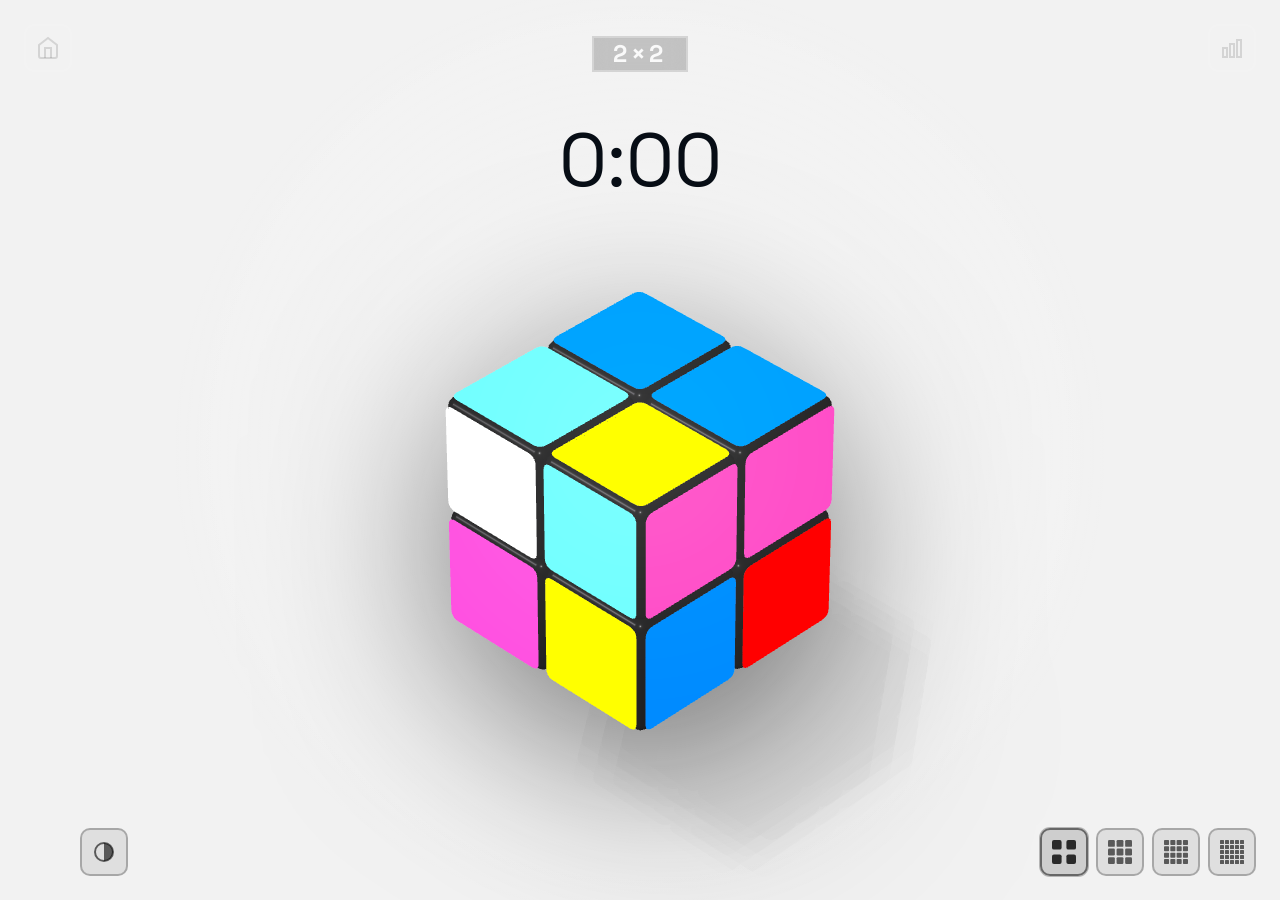
==== web/index.html @ 86dff135 "Release CUUUUBE Android 1.0.6 source Exported from private source 82dd754bd69c by fdroid/export-sour" ====
<!DOCTYPE html>
<html lang="en">

  <head>
    <meta charset="UTF-8">
    <title>CUUUUBE</title>
    <meta name="viewport" content="width=device-width,height=device-height,user-scalable=no,initial-scale=1.0,maximum-scale=1.0,minimum-scale=1.0,viewport-fit=cover">
    <meta name="description" content="*taps cube*">
    <!-- Fonts use the local system stack (Helvetica Neue / Inter fallbacks in style.css) for fully offline play. -->
    <link rel="stylesheet" href="./style.css?v=elegance-5">
  </head>
    
  <body>

<div class="ui">

  <div class="ui__background"></div>

  <div class="ui__game"></div>

  <div class="ui__texts">
    <h1 class="text text--title">
      <span>THE</span>
      <span>CUBE</span>
    </h1>
    <div class="text text--note">
      tap to begin
    </div>
    <div class="text text--timer">
      0:00
    </div>
    <div class="text text--complete">
      <span>Complete!</span>
    </div>
    <div class="text text--best-time">
      <span>Best Time!</span>
    </div>
    <div class="text text--level">
      <span class="level-indicator">2×2</span>
    </div>
    <div class="bottom-toolbar">
      <button class="size-btn size-btn--restart" aria-label="Scramble">
        <svg viewBox="0 0 24 24" fill="none" stroke="currentColor" stroke-width="2">
          <!-- Circular refresh arrow icon -->
          <path d="M1 4v6h6"/>
          <path d="M23 20v-6h-6"/>
          <path d="M20.49 9A9 9 0 0 0 5.64 5.64L1 10M23 14l-4.64 4.36A9 9 0 0 1 3.51 15"/>
        </svg>
      </button>
      <button class="size-btn size-btn--palette" aria-label="Change color theme">
        <svg viewBox="0 0 24 24" stroke-width="2">
          <!-- Color theme: half-filled contrast circle -->
          <circle cx="12" cy="12" r="9" fill="none"/>
          <path d="M12 3a9 9 0 0 1 0 18z" stroke="none"/>
        </svg>
      </button>
      <div class="toolbar-spacer"></div>
      <button class="size-btn" data-size="2" aria-label="2×2 cube">
        <svg viewBox="0 0 10 10"><rect x="0" y="0" width="4" height="4" rx="0.8"/><rect x="6" y="0" width="4" height="4" rx="0.8"/><rect x="0" y="6" width="4" height="4" rx="0.8"/><rect x="6" y="6" width="4" height="4" rx="0.8"/></svg>
      </button>
      <button class="size-btn" data-size="3" aria-label="3×3 cube">
        <svg viewBox="0 0 14 14"><rect x="0" y="0" width="4" height="4" rx="0.7"/><rect x="5" y="0" width="4" height="4" rx="0.7"/><rect x="10" y="0" width="4" height="4" rx="0.7"/><rect x="0" y="5" width="4" height="4" rx="0.7"/><rect x="5" y="5" width="4" height="4" rx="0.7"/><rect x="10" y="5" width="4" height="4" rx="0.7"/><rect x="0" y="10" width="4" height="4" rx="0.7"/><rect x="5" y="10" width="4" height="4" rx="0.7"/><rect x="10" y="10" width="4" height="4" rx="0.7"/></svg>
      </button>
      <button class="size-btn" data-size="4" aria-label="4×4 cube">
        <svg viewBox="0 0 19 19"><rect x="0" y="0" width="4" height="4" rx="0.6"/><rect x="5" y="0" width="4" height="4" rx="0.6"/><rect x="10" y="0" width="4" height="4" rx="0.6"/><rect x="15" y="0" width="4" height="4" rx="0.6"/><rect x="0" y="5" width="4" height="4" rx="0.6"/><rect x="5" y="5" width="4" height="4" rx="0.6"/><rect x="10" y="5" width="4" height="4" rx="0.6"/><rect x="15" y="5" width="4" height="4" rx="0.6"/><rect x="0" y="10" width="4" height="4" rx="0.6"/><rect x="5" y="10" width="4" height="4" rx="0.6"/><rect x="10" y="10" width="4" height="4" rx="0.6"/><rect x="15" y="10" width="4" height="4" rx="0.6"/><rect x="0" y="15" width="4" height="4" rx="0.6"/><rect x="5" y="15" width="4" height="4" rx="0.6"/><rect x="10" y="15" width="4" height="4" rx="0.6"/><rect x="15" y="15" width="4" height="4" rx="0.6"/></svg>
      </button>
      <button class="size-btn" data-size="5" aria-label="5×5 cube">
        <svg viewBox="0 0 24 24"><rect x="0" y="0" width="4" height="4" rx="0.5"/><rect x="5" y="0" width="4" height="4" rx="0.5"/><rect x="10" y="0" width="4" height="4" rx="0.5"/><rect x="15" y="0" width="4" height="4" rx="0.5"/><rect x="20" y="0" width="4" height="4" rx="0.5"/><rect x="0" y="5" width="4" height="4" rx="0.5"/><rect x="5" y="5" width="4" height="4" rx="0.5"/><rect x="10" y="5" width="4" height="4" rx="0.5"/><rect x="15" y="5" width="4" height="4" rx="0.5"/><rect x="20" y="5" width="4" height="4" rx="0.5"/><rect x="0" y="10" width="4" height="4" rx="0.5"/><rect x="5" y="10" width="4" height="4" rx="0.5"/><rect x="10" y="10" width="4" height="4" rx="0.5"/><rect x="15" y="10" width="4" height="4" rx="0.5"/><rect x="20" y="10" width="4" height="4" rx="0.5"/><rect x="0" y="15" width="4" height="4" rx="0.5"/><rect x="5" y="15" width="4" height="4" rx="0.5"/><rect x="10" y="15" width="4" height="4" rx="0.5"/><rect x="15" y="15" width="4" height="4" rx="0.5"/><rect x="20" y="15" width="4" height="4" rx="0.5"/><rect x="0" y="20" width="4" height="4" rx="0.5"/><rect x="5" y="20" width="4" height="4" rx="0.5"/><rect x="10" y="20" width="4" height="4" rx="0.5"/><rect x="15" y="20" width="4" height="4" rx="0.5"/><rect x="20" y="20" width="4" height="4" rx="0.5"/></svg>
      </button>
    </div>
  </div>

  <div class="ui__prefs" style="display:none !important;">
    <range name="size" title="Cube Size" list="2,3,4,5"></range>
    <range name="flip" title="Flip Type" list="Swift&nbsp;,Smooth,Bounce"></range>
    <range name="scramble" title="Scramble Length" list="20,25,30"></range>
    <range name="fov" title="Camera Angle" list="Ortographic,Perspective"></range>
    <range name="theme" title="Color Scheme" list="Cube,Erno,Dust,Camo,Rain"></range>
  </div>


  <div class="ui__stats" role="dialog" aria-label="Best times scoreboard" aria-hidden="true">
    <div class="scoreboard">
      <div class="scoreboard-title">Best Times</div>
      <div class="scoreboard-boards"></div>
      <button class="scoreboard-close" type="button">Close</button>
    </div>
  </div>

  <div class="ui__initials" aria-hidden="true">
    <div class="initials-card" role="dialog" aria-modal="true" aria-labelledby="initials-title">
      <div class="initials-title" id="initials-title">New best time!</div>
      <div class="initials-sub"></div>
      <form class="initials-form" autocomplete="off">
        <input class="initials-input" type="text" maxlength="12" inputmode="text"
               aria-label="Your name or initials" placeholder="Your initials" />
        <button class="initials-save" type="submit">Save</button>
      </form>
    </div>
  </div>

  <div class="ui__buttons">
    <a href="https://lukesteuber.com" class="btn btn--tl btn--home" aria-label="Home">
      <svg width="24" height="24" viewBox="0 0 24 24" fill="none" stroke="currentColor" stroke-width="2">
        <path d="M3 9l9-7 9 7v11a2 2 0 0 1-2 2H5a2 2 0 0 1-2-2z"/>
        <polyline points="9 22 9 12 15 12 15 22"/>
      </svg>
    </a>
    <button class="btn btn--tr btn--stats" aria-label="View statistics">
      <svg width="24" height="24" viewBox="0 0 24 24" fill="none" stroke="currentColor" stroke-width="2">
        <rect x="3" y="12" width="4" height="9"/>
        <rect x="10" y="8" width="4" height="13"/>
        <rect x="17" y="4" width="4" height="17"/>
      </svg>
    </button>
  </div>

</div>

<script src="./vendor/three.min.js"></script>
<script src="./script.js?v=14"></script>
  </body>
  
</html>
---- web/style.css ----
@font-face {
  font-family: "Space Grotesk";
  font-style: normal;
  font-weight: 300 700;
  font-display: swap;
  /* Space Grotesk 2.0.0, SIL OFL 1.1: third_party/space-grotesk-2.0.0 */
  src: url("[data-uri]") format("woff2");
}
@font-face {
  font-family: "BungeeFont";
  font-weight: normal;
  font-style: normal;
  src: url("[data-uri]") format("woff2"), url("[data-uri]") format("woff");
}
*, *:before, *:after {
  -webkit-user-select: none;
  -moz-user-select: none;
  user-select: none;
  box-sizing: border-box;
  cursor: inherit;
  margin: 0;
  padding: 0;
  outline: none;
  font-size: inherit;
  font-family: inherit;
  font-weight: inherit;
  font-style: inherit;
  text-transform: uppercase;
}
*:focus {
  outline: none;
}
*:focus-visible {
  outline: 2px solid rgba(255, 255, 255, 0.7);
  outline-offset: 2px;
}
@media (pointer: coarse) {
  *:focus-visible {
    outline: none;
  }
}

html {
  -webkit-tap-highlight-color: transparent;
  -webkit-text-size-adjust: 100%;
  -webkit-font-smoothing: antialiased;
  -moz-osx-font-smoothing: grayscale;
  -ms-text-size-adjust: 100%;
  -webkit-text-size-adjust: 100%;
  overflow: hidden;
  height: 100%;
}

:root {
  --swiss-font: 'Space Grotesk', 'Helvetica Neue', Helvetica, Arial, sans-serif;
  --swiss-letter-spacing: 0.35em;
  --progress-glow: 0;
  --dominant-color-1: #42d4f4aa;
  --dominant-color-2: #f032e6aa;
  --cursor-x: 50%;
  --cursor-y: 50%;
  --ambient-hue: 220;
}

body {
  font-family: var(--swiss-font);
  font-weight: normal;
  font-style: normal;
  line-height: 1;
  cursor: default;
  overflow: hidden;
  height: 100%;
  font-size: 5rem;
  background: 
    radial-gradient(ellipse at 30% 20%, var(--dominant-color-1), transparent 40%),
    radial-gradient(ellipse at 70% 80%, var(--dominant-color-2), transparent 40%),
    radial-gradient(circle at 50% 50%, #0f172a, #01030a 70%);
  background-blend-mode: screen, screen, normal;
  color: #e2e8f0;
  transition: background 0.8s ease;
}

/* Progress glow effect - screen edges glow as you near solving */
body::before {
  content: '';
  position: fixed;
  inset: 0;
  pointer-events: none;
  z-index: 9999;
  box-shadow: inset 0 0 calc(150px * var(--progress-glow)) calc(40px * var(--progress-glow)) rgba(255, 255, 255, calc(0.35 * var(--progress-glow)));
  transition: box-shadow 0.5s ease;
}

.icon {
  display: inline-block;
  font-size: inherit;
  overflow: visible;
  vertical-align: -0.125em;
  preserveAspectRatio: none;
}

.range {
  position: relative;
  width: 14em;
  z-index: 1;
  opacity: 0;
}
.range:not(:last-child) {
  margin-bottom: 2em;
}
.range__label {
  position: relative;
  font-size: 0.9em;
  line-height: 0.75em;
  padding-bottom: 0.5em;
  z-index: 2;
}
.range__track {
  position: relative;
  height: 1em;
  margin-left: 0.5em;
  margin-right: 0.5em;
  z-index: 3;
}
.range__track-line {
  position: absolute;
  background: rgba(0, 0, 0, 0.2);
  height: 2px;
  top: 50%;
  margin-top: -1px;
  left: -0.5em;
  right: -0.5em;
  transform-origin: left center;
}
.range__handle {
  position: absolute;
  width: 0;
  height: 0;
  top: 50%;
  left: 0;
  cursor: pointer;
  z-index: 1;
}
.range__handle div {
  transition: background 500ms ease;
  position: absolute;
  left: 0;
  top: 0;
  width: 0.9em;
  height: 0.9em;
  border-radius: 0;
  margin-left: -0.45em;
  margin-top: -0.45em;
  background: #41aac8;
  border-bottom: 2px solid rgba(0, 0, 0, 0.2);
}
.range.is-active .range__handle div {
  transform: scale(1.25);
}
.range__handle:after {
  content: "";
  position: absolute;
  left: 0;
  top: 0;
  width: 3em;
  height: 3em;
  margin-left: -1.5em;
  margin-top: -1.5em;
}
.range__list {
  display: flex;
  flex-flow: row nowrap;
  justify-content: space-between;
  position: relative;
  padding-top: 0.5em;
  font-size: 0.55em;
  color: rgba(0, 0, 0, 0.5);
  z-index: 1;
}
.range--type-color:not(:last-child) {
  margin-bottom: 1em;
}
.range--type-color .range__list {
  display: none;
}
.range--type-color .range__handle > div {
  background: currentColor !important;
}
.range--type-color .range__track-line {
  background: transparent;
}
.range--type-color .range__track-line:after {
  position: absolute;
  top: 0;
  left: 0;
  width: 100%;
  height: 100%;
  content: "";
  opacity: 0.5;
}
.range--color-hue .range__handle {
  color: red;
}
.range--color-hue .range__track {
  color: red;
}
.range--color-hue .range__track-line:after {
  background: linear-gradient(to right, red, yellow, lime, cyan, blue, magenta, red);
}
.range--color-saturation .range__handle {
  color: red;
}
.range--color-saturation .range__track {
  color: red;
}
.range--color-saturation .range__track-line:after {
  background: linear-gradient(to right, gray, currentColor);
}
.range--color-lightness .range__handle {
  color: red;
}
.range--color-lightness .range__track {
  color: red;
}
.range--color-lightness .range__track-line:after {
  background: linear-gradient(to right, black, currentColor, white);
}

.stats {
  position: relative;
  width: 14em;
  z-index: 1;
  display: flex;
  justify-content: space-between;
  opacity: 0;
}
.stats:not(:last-child) {
  margin-bottom: 1.5em;
}
.stats > i {
  display: block;
  color: rgba(0, 0, 0, 0.5);
  font-size: 0.9em;
}
.stats > b {
  display: block;
  font-size: 0.9em;
}
.stats > b > i {
  font-size: 0.75em;
}
.stats[name=worst-time] {
  display: none;
}

/* Hide the corner buttons while the scoreboard is open (Close handles exit).
   The !important on .btn beats the inline pointer-events:all the button
   transition sets, so a stray tap on the hidden home link can't navigate away. */
.ui.board-open .ui__buttons { opacity: 0 !important; }
.ui.board-open .ui__buttons .btn { pointer-events: none !important; }

/* ---- Scoreboard overlay (repurposed .ui__stats) ---- */
.ui__stats {
  z-index: 6;
  justify-content: center;
  align-items: center;
  padding: 0;
  background: rgba(245, 245, 247, 0.88);
  -webkit-backdrop-filter: blur(8px);
  backdrop-filter: blur(8px);
}
.scoreboard {
  width: min(92vw, 32em);
  max-height: 86vh;
  display: flex;
  flex-flow: column nowrap;
  align-items: stretch;
  overflow: hidden;
}
.scoreboard-title {
  text-align: center;
  font-weight: 700;
  text-transform: uppercase;
  letter-spacing: 0.08em;
  font-size: 1.1em;
  margin-bottom: 1em;
}
.scoreboard-boards {
  overflow-y: auto;
  -webkit-overflow-scrolling: touch;
  display: grid;
  grid-template-columns: repeat(2, 1fr);
  gap: 1.25em 1.5em;
  padding: 0 0.25em 1.25em;
}
@media (max-width: 32em) {
  .scoreboard-boards { grid-template-columns: 1fr; }
}
.sb-board-title {
  font-weight: 700;
  font-size: 0.95em;
  margin-bottom: 0.4em;
  padding-bottom: 0.3em;
  border-bottom: 2px solid rgba(0, 0, 0, 0.15);
}
.sb-row {
  display: grid;
  grid-template-columns: 1.4em 1fr auto;
  gap: 0.5em;
  font-size: 0.85em;
  padding: 0.15em 0;
}
.sb-row .sb-rank { color: rgba(0, 0, 0, 0.4); }
.sb-row .sb-name {
  font-weight: 600;
  letter-spacing: 0.04em;
  overflow: hidden;
  text-overflow: ellipsis;
  white-space: nowrap;
}
.sb-row .sb-time { font-variant-numeric: tabular-nums; }
.sb-row.is-new { color: #E60000; font-weight: 700; }
.sb-empty { color: rgba(0, 0, 0, 0.35); font-size: 0.8em; font-style: italic; }
.scoreboard-close {
  -webkit-appearance: none;
  appearance: none;
  align-self: center;
  margin-top: 0.25em;
  padding: 0.6em 2.5em;
  border: 2px solid rgba(0, 0, 0, 0.25);
  border-radius: 10px;
  background: rgba(0, 0, 0, 0.06);
  font: inherit;
  font-weight: 700;
  text-transform: uppercase;
  letter-spacing: 0.06em;
  cursor: pointer;
}
.scoreboard-close:hover { background: rgba(0, 0, 0, 0.12); }

/* ---- Initials entry modal ---- */
.ui__initials {
  position: absolute;
  inset: 0;
  z-index: 8;
  display: flex;
  justify-content: center;
  align-items: center;
  background: rgba(245, 245, 247, 0.92);
  -webkit-backdrop-filter: blur(8px);
  backdrop-filter: blur(8px);
  opacity: 0;
  pointer-events: none;
  transition: opacity 0.25s ease;
}
.ui__initials.is-open { opacity: 1; pointer-events: all; }
.initials-card { width: min(86vw, 22em); text-align: center; padding: 2em 1.5em; }
.initials-title {
  font-weight: 700;
  text-transform: uppercase;
  letter-spacing: 0.08em;
  font-size: 1.2em;
  color: #E60000;
}
.initials-sub {
  color: rgba(0, 0, 0, 0.55);
  font-size: 0.9em;
  margin: 0.5em 0 1.25em;
}
.initials-form { display: flex; flex-flow: column nowrap; gap: 0.75em; align-items: stretch; }
.initials-input {
  -webkit-appearance: none;
  appearance: none;
  text-align: center;
  font: inherit;
  font-size: 1.4em;
  font-weight: 700;
  text-transform: uppercase;
  letter-spacing: 0.12em;
  padding: 0.4em;
  border: 2px solid rgba(0, 0, 0, 0.25);
  border-radius: 10px;
  background: rgba(255, 255, 255, 0.6);
}
.initials-input:focus { outline: none; border-color: #E60000; }
.initials-save {
  -webkit-appearance: none;
  appearance: none;
  font: inherit;
  font-weight: 700;
  text-transform: uppercase;
  letter-spacing: 0.06em;
  padding: 0.7em;
  border: none;
  border-radius: 10px;
  background: #E60000;
  color: #fff;
  cursor: pointer;
}
.initials-save:hover { filter: brightness(1.08); }

.text {
  position: absolute;
  left: 0;
  right: 0;
  text-align: center;
  line-height: 0.75;
  perspective: 100rem;
  opacity: 0;
}
.text i {
  display: inline-block;
  opacity: 0;
  white-space: pre-wrap;
}
.text--title {
  bottom: 75%;
  font-size: 4.4em;
  height: 1.2em;
}
.text--title span {
  display: block;
}
.text--title span:first-child {
  font-size: 0.5em;
  margin-bottom: 0.2em;
}
.text--note {
  top: 87%;
  font-size: 0.85em;
}
.text--timer {
  bottom: 78%;
  font-size: 2.5em;
  line-height: 1;
}
.text--complete, .text--best-time {
  font-size: 1.5em;
  top: 83%;
  line-height: 1em;
}

.btn {
  -webkit-appearance: none;
  -moz-appearance: none;
  appearance: none;
  background-color: transparent;
  border-radius: 0;
  border-width: 0;
  position: absolute;
  pointer-events: none;
  font-size: 1.2em;
  color: rgba(0, 0, 0, 0.25);
  opacity: 0;
  font-family: var(--swiss-font);
}
.btn:after {
  position: absolute;
  content: "";
  width: 3em;
  height: 3em;
  left: 50%;
  top: 50%;
  margin-left: -1.5em;
  margin-top: -1.5em;
  border-radius: 0;
}
.btn--tl {
  top: 24px;
  left: 24px;
}
.btn--bl {
  bottom: 24px;
  left: 24px;
}
.btn--tr {
  top: 24px;
  right: 24px;
}

/* Unified icon button style - matches cube geometry */
.btn.btn--restart,
.btn.btn--stats,
.btn.btn--home {
  background-color: rgba(255, 255, 255, 0.1) !important;
  border: 2px solid rgba(255, 255, 255, 0.2) !important;
  border-radius: 10px !important;
  width: 48px !important;
  height: 48px !important;
  display: flex !important;
  justify-content: center !important;
  align-items: center !important;
  pointer-events: all !important;
  opacity: 0.5 !important;
  visibility: visible !important;
  transition: opacity 0.2s ease, background-color 0.2s ease, border-color 0.2s ease, transform 0.2s ease !important;
  padding: 10px !important;
  text-decoration: none !important;
}
.btn.btn--restart:hover,
.btn.btn--stats:hover,
.btn.btn--home:hover {
  opacity: 0.8 !important;
  background-color: rgba(255, 255, 255, 0.15) !important;
  transform: translateY(-2px);
}
.btn.btn--restart svg,
.btn.btn--stats svg {
  width: 100% !important;
  height: 100% !important;
  stroke: currentColor !important;
  fill: none !important;
}
.btn__text {
  display: flex;
  flex-direction: column;
  gap: 0.35em;
  line-height: 1;
  text-transform: uppercase;
  position: relative;
  z-index: 1;
}
.btn__label {
  font-size: 0.55em;
  letter-spacing: var(--swiss-letter-spacing);
  font-weight: 700;
}
.btn__hint {
  font-size: 0.35em;
  letter-spacing: 0.4em;
  opacity: 0.7;
}
.btn__pulse {
  position: absolute;
  inset: 0;
  border-radius: 0;
  background: radial-gradient(circle, rgba(255, 255, 255, 0.25), transparent 70%);
  opacity: 1;
  animation: pulseHalo 4s ease-in-out infinite;
  mix-blend-mode: screen;
  z-index: 0;
}
.btn svg {
  display: block;
  position: relative;
  z-index: 1;
}

.ui {
  pointer-events: none;
  color: #070d15;
}
.ui, .ui__background, .ui__game, .ui__texts, .ui__prefs, .ui__theme, .ui__stats, .ui__buttons {
  position: absolute;
  top: 0;
  left: 0;
  width: 100%;
  height: 100%;
  overflow: hidden;
}
.ui__background {
  z-index: 1;
  transition: background 500ms ease;
  background: radial-gradient(circle at var(--cursor-x) var(--cursor-y), rgba(255, 255, 255, 0.2), transparent 45%), linear-gradient(130deg, hsl(var(--ambient-hue), 80%, 45%), #070b14 65%);
}
.ui__background:before, .ui__background:after {
  position: absolute;
  top: 0;
  left: 0;
  width: 100%;
  height: 100%;
  content: "";
}
.ui__background:before {
  background-image: linear-gradient(rgba(255, 255, 255, 0.03) 1px, transparent 1px), linear-gradient(90deg, rgba(255, 255, 255, 0.03) 1px, transparent 1px);
  background-size: 7em 7em;
  opacity: 0.25;
  animation: gridPulse 18s linear infinite;
}
.ui__background:after {
  background: radial-gradient(circle at center, rgba(255, 255, 255, 0.18), rgba(0, 0, 0, 0.6));
  mix-blend-mode: screen;
  opacity: 0.45;
}
.ui__game {
  pointer-events: all;
  z-index: 2;
  position: relative;
  touch-action: none;
}
.ui__game:after {
  position: absolute;
  top: 0;
  left: 0;
  width: 100%;
  height: 100%;
  content: "";
  pointer-events: none;
  background: radial-gradient(circle at var(--cursor-x) var(--cursor-y), rgba(255, 255, 255, 0.18), transparent 60%);
  mix-blend-mode: color-dodge;
}
@media (pointer: coarse) {
  .ui__game:after {
    display: none;
  }
}
.ui__game canvas {
  display: block;
  width: 100%;
  height: 100%;
  /* Keep this filter constant. Swapping it on :hover dropped the shadow on
     mobile: changing a filter on a live, continuously-repainting WebGL canvas
     makes the browser discard the drop-shadow the moment you tap. */
  filter: drop-shadow(0 1.5em 3em rgba(0, 0, 0, 0.5));
}
.ui__texts {
  z-index: 3;
}
.ui__texts.ui__texts--minimal {
  display: none;
}
.ui__prefs, .ui__stats, .ui__theme {
  display: flex;
  flex-flow: column nowrap;
  justify-content: center;
  align-items: center;
  overflow: hidden;
  z-index: 4;
}
.ui__buttons {
  z-index: 5;
}

@keyframes gridPulse {
  0% {
    transform: translate3d(0, 0, 0);
  }
  50% {
    transform: translate3d(-3.5em, -3.5em, 0);
  }
  100% {
    transform: translate3d(0, 0, 0);
  }
}
@keyframes pulseHalo {
  0% {
    opacity: 0.2;
    transform: scale(0.96);
  }
  50% {
    opacity: 0.6;
    transform: scale(1.04);
  }
  100% {
    opacity: 0.2;
    transform: scale(0.96);
  }
}

/* Level indicator */
.text--level {
  position: absolute;
  top: 1.5em;
  left: 0;
  right: 0;
  text-align: center;
  font-size: 0.8em;
  font-weight: 700;
  text-transform: uppercase;
  letter-spacing: 0.15em;
  opacity: 1;
  color: rgba(255, 255, 255, 0.9);
  z-index: 10;
}

.text--level .level-indicator {
  display: inline-block;
  padding: 0.3em 0.8em;
  border: 2px solid rgba(255, 255, 255, 0.3);
  background: rgba(0, 0, 0, 0.2);
  backdrop-filter: blur(10px);
}

/* Bottom toolbar */
.bottom-toolbar {
  position: absolute;
  bottom: calc(24px + env(safe-area-inset-bottom, 0px));
  left: calc(24px + env(safe-area-inset-left, 0px));
  right: calc(24px + env(safe-area-inset-right, 0px));
  display: flex;
  align-items: center;
  gap: 8px;
  z-index: 10;
  pointer-events: all;
}

.toolbar-spacer {
  flex: 1;
}

.size-btn {
  -webkit-appearance: none;
  -moz-appearance: none;
  appearance: none;
  background-color: rgba(0, 0, 0, 0.08);
  border: 2px solid rgba(0, 0, 0, 0.25);
  border-radius: 10px;
  width: 48px;
  height: 48px;
  display: flex;
  justify-content: center;
  align-items: center;
  cursor: pointer;
  opacity: 1;
  transition: background-color 0.2s ease, border-color 0.2s ease, transform 0.2s ease, box-shadow 0.2s ease;
  padding: 10px;
}

.size-btn:hover {
  background-color: rgba(0, 0, 0, 0.15);
  border-color: rgba(0, 0, 0, 0.4);
  transform: translateY(-2px);
  box-shadow: 0 4px 12px rgba(0, 0, 0, 0.15);
}

.size-btn:active {
  transform: translateY(0);
  box-shadow: 0 2px 6px rgba(0, 0, 0, 0.15);
}

.size-btn.active {
  background-color: rgba(0, 0, 0, 0.15);
  border-color: rgba(0, 0, 0, 0.5);
  box-shadow: 0 0 0 1px rgba(0, 0, 0, 0.25);
}

.size-btn svg {
  display: block;
  width: 100%;
  height: 100%;
  fill: rgba(0, 0, 0, 0.6);
}

.size-btn.active svg {
  fill: rgba(0, 0, 0, 0.8);
}

/* Theme button: half-filled contrast circle */
.size-btn--palette {
  background-color: rgba(0, 0, 0, 0.08);
}
.size-btn--palette:hover {
  background-color: rgba(0, 0, 0, 0.15);
}
.size-btn--palette svg {
  stroke: rgba(0, 0, 0, 0.6);
  fill: rgba(0, 0, 0, 0.6);
  pointer-events: none;
}

/* Restart button in toolbar */
.size-btn--restart {
  background-color: rgba(0, 0, 0, 0.08);
  pointer-events: all !important;
  cursor: pointer !important;
}
.size-btn--restart svg {
  stroke: rgba(0, 0, 0, 0.6);
  fill: none;
  pointer-events: none;
}
.size-btn--restart:hover {
  background-color: rgba(0, 0, 0, 0.15);
}
.size-btn--restart:hover svg {
  stroke: rgba(0, 0, 0, 0.8);
}

.size-btn--palette svg rect {
  transition: transform 0.2s ease;
}

.size-btn--palette:hover svg rect {
  transform: scale(1.05);
}

@media (prefers-reduced-motion: reduce) {
  *, *::before, *::after {
    animation-duration: 0.01ms !important;
    animation-iteration-count: 1 !important;
    transition-duration: 0.01ms !important;
  }
}
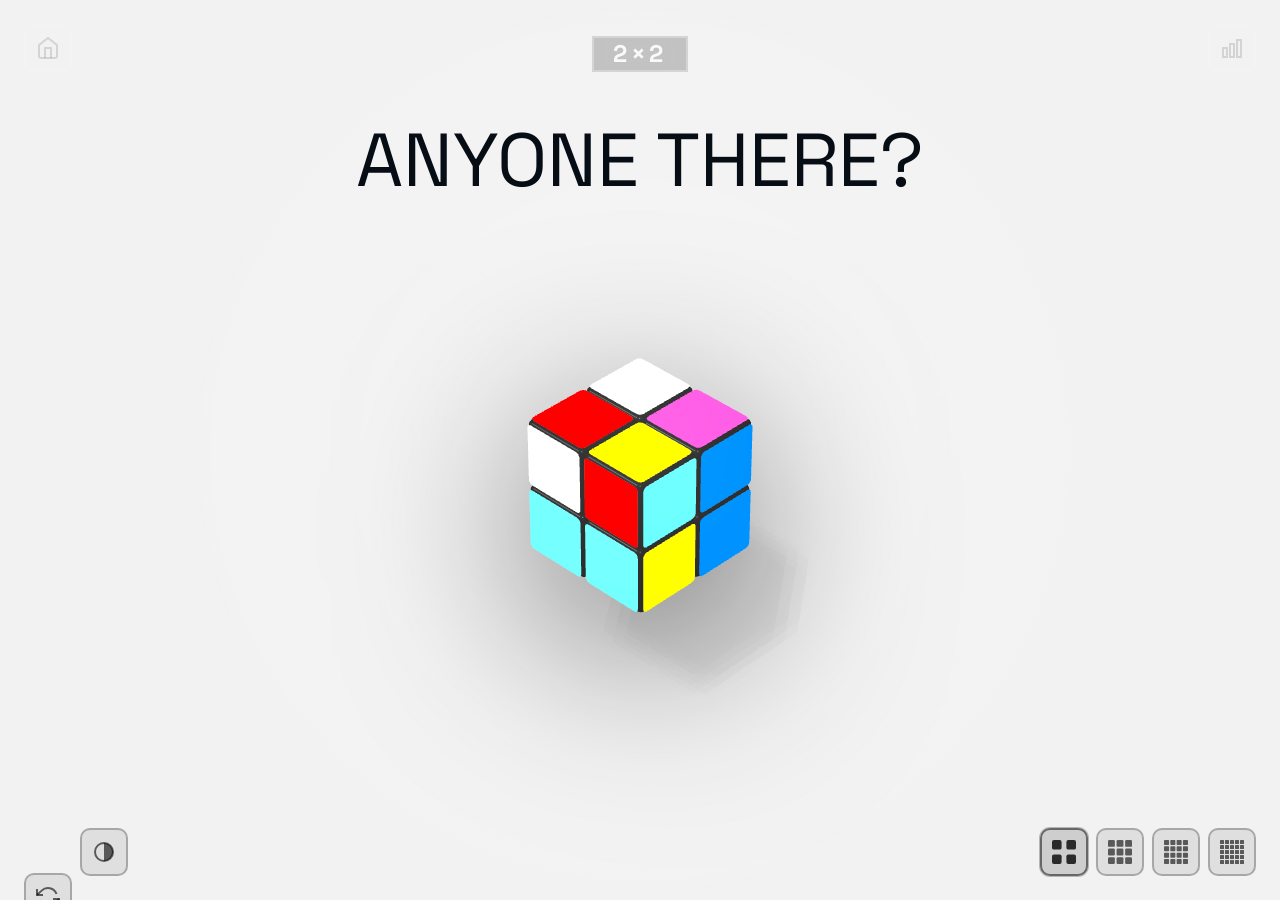
==== commit 61b0814e: "Release CUUUUBE Android 1.0.7 source The launcher and app-list label is CUUUUBE (was Cube). The Best" ====
--- a/web/index.html
+++ b/web/index.html
@@ -7,7 +7,7 @@
     <meta name="viewport" content="width=device-width,height=device-height,user-scalable=no,initial-scale=1.0,maximum-scale=1.0,minimum-scale=1.0,viewport-fit=cover">
     <meta name="description" content="*taps cube*">
     <!-- Fonts use the local system stack (Helvetica Neue / Inter fallbacks in style.css) for fully offline play. -->
-    <link rel="stylesheet" href="./style.css?v=elegance-5">
+    <link rel="stylesheet" href="./style.css?v=elegance-6">
   </head>
     
   <body>
@@ -21,7 +21,7 @@
   <div class="ui__texts">
     <h1 class="text text--title">
       <span>THE</span>
-      <span>CUBE</span>
+      <span>CUUUUBE</span>
     </h1>
     <div class="text text--note">
       tap to begin
@@ -84,6 +84,14 @@
       <div class="scoreboard-title">Best Times</div>
       <div class="scoreboard-boards"></div>
       <button class="scoreboard-close" type="button">Close</button>
+      <button class="scoreboard-licenses" type="button">Licenses</button>
+    </div>
+  </div>
+
+  <div class="ui__licenses" role="dialog" aria-modal="true" aria-label="CUUUUBE license notices" aria-hidden="true">
+    <div class="licenses-panel">
+      <div class="licenses-page"></div>
+      <button class="scoreboard-close licenses-close" type="button">Close</button>
     </div>
   </div>
 
@@ -118,7 +126,7 @@
 </div>
 
 <script src="./vendor/three.min.js"></script>
-<script src="./script.js?v=14"></script>
+<script src="./script.js?v=15"></script>
   </body>
   
 </html>
--- a/web/style.css
+++ b/web/style.css
@@ -262,6 +262,9 @@
 /* ---- Scoreboard overlay (repurposed .ui__stats) ---- */
 .ui__stats {
   z-index: 6;
+  /* Hidden until the game opens it. Without this the board showed, unscaled,
+     for the moment before the script started (longer on a slow first launch). */
+  opacity: 0;
   justify-content: center;
   align-items: center;
   padding: 0;
@@ -337,6 +340,56 @@
   cursor: pointer;
 }
 .scoreboard-close:hover { background: rgba(0, 0, 0, 0.12); }
+.scoreboard-licenses {
+  -webkit-appearance: none;
+  appearance: none;
+  align-self: center;
+  margin-top: 0.5em;
+  padding: 0.9em 1.5em;
+  border: 0;
+  background: none;
+  color: rgba(0, 0, 0, 0.6);
+  font: inherit;
+  font-size: 0.8em;
+  letter-spacing: 0.06em;
+  text-decoration: underline;
+  cursor: pointer;
+}
+
+/* ---- License notices (opened from the scoreboard) ---- */
+.ui__licenses {
+  position: absolute;
+  inset: 0;
+  z-index: 7;
+  display: flex;
+  justify-content: center;
+  align-items: center;
+  background: #f5f5f7;
+  opacity: 0;
+  pointer-events: none;
+  transition: opacity 0.25s ease;
+}
+.ui__licenses.is-open { opacity: 1; pointer-events: all; }
+.licenses-panel {
+  width: min(94vw, 44em);
+  height: 90vh;
+  display: flex;
+  flex-flow: column nowrap;
+  align-items: stretch;
+}
+.licenses-page {
+  flex: 1 1 auto;
+  min-height: 0;
+  border: 1px solid rgba(0, 0, 0, 0.2);
+  background: #fff;
+}
+.licenses-page iframe {
+  display: block;
+  width: 100%;
+  height: 100%;
+  border: 0;
+}
+.licenses-close { margin-top: 0.75em; }
 
 /* ---- Initials entry modal ---- */
 .ui__initials {
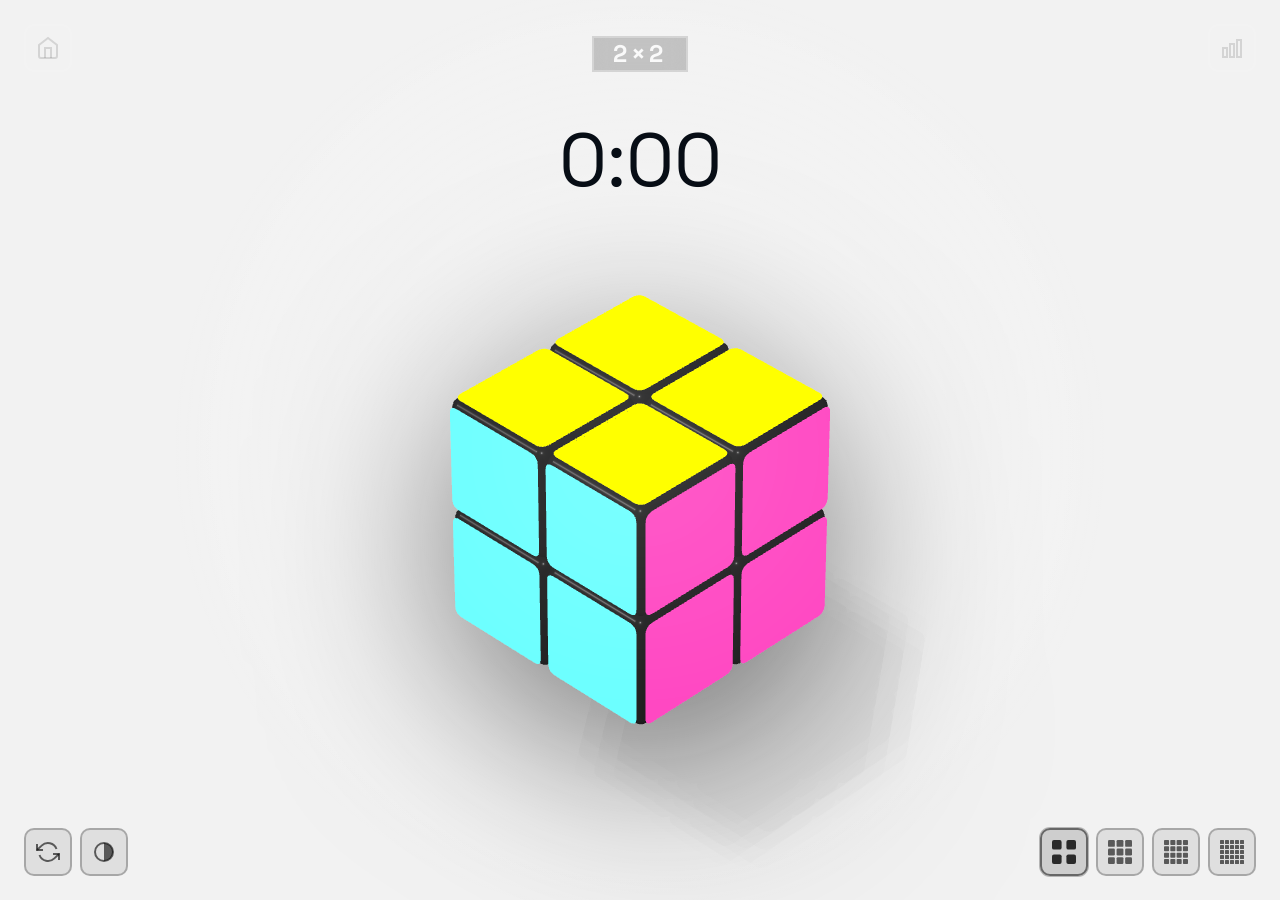
==== commit 87152114: "1.0.7: Back closes the open page first; screen reader names and status Back closes the license notic" ====
--- a/web/index.html
+++ b/web/index.html
@@ -7,7 +7,7 @@
     <meta name="viewport" content="width=device-width,height=device-height,user-scalable=no,initial-scale=1.0,maximum-scale=1.0,minimum-scale=1.0,viewport-fit=cover">
     <meta name="description" content="*taps cube*">
     <!-- Fonts use the local system stack (Helvetica Neue / Inter fallbacks in style.css) for fully offline play. -->
-    <link rel="stylesheet" href="./style.css?v=elegance-6">
+    <link rel="stylesheet" href="./style.css?v=elegance-7">
   </head>
     
   <body>
@@ -16,23 +16,23 @@
 
   <div class="ui__background"></div>
 
-  <div class="ui__game"></div>
+  <div class="ui__game" role="img" aria-label="The cube. Drag across it to turn a layer. Drag beside it to turn the whole cube."></div>
 
   <div class="ui__texts">
-    <h1 class="text text--title">
+    <h1 class="text text--title" aria-label="CUUUUBE">
       <span>THE</span>
       <span>CUUUUBE</span>
     </h1>
-    <div class="text text--note">
+    <div class="text text--note" aria-hidden="true">
       tap to begin
     </div>
-    <div class="text text--timer">
+    <div class="text text--timer" role="timer" aria-label="0:00">
       0:00
     </div>
-    <div class="text text--complete">
+    <div class="text text--complete" aria-hidden="true">
       <span>Complete!</span>
     </div>
-    <div class="text text--best-time">
+    <div class="text text--best-time" aria-hidden="true">
       <span>Best Time!</span>
     </div>
     <div class="text text--level">
@@ -79,7 +79,7 @@
   </div>
 
 
-  <div class="ui__stats" role="dialog" aria-label="Best times scoreboard" aria-hidden="true">
+  <div class="ui__stats" role="dialog" aria-modal="true" aria-label="Best times" aria-hidden="true" inert>
     <div class="scoreboard">
       <div class="scoreboard-title">Best Times</div>
       <div class="scoreboard-boards"></div>
@@ -88,14 +88,14 @@
     </div>
   </div>
 
-  <div class="ui__licenses" role="dialog" aria-modal="true" aria-label="CUUUUBE license notices" aria-hidden="true">
+  <div class="ui__licenses" role="dialog" aria-modal="true" aria-label="CUUUUBE license notices" aria-hidden="true" inert>
     <div class="licenses-panel">
       <div class="licenses-page"></div>
       <button class="scoreboard-close licenses-close" type="button">Close</button>
     </div>
   </div>
 
-  <div class="ui__initials" aria-hidden="true">
+  <div class="ui__initials" aria-hidden="true" inert>
     <div class="initials-card" role="dialog" aria-modal="true" aria-labelledby="initials-title">
       <div class="initials-title" id="initials-title">New best time!</div>
       <div class="initials-sub"></div>
@@ -107,6 +107,8 @@
     </div>
   </div>
 
+  <div class="sr-status" role="status" aria-live="polite"></div>
+
   <div class="ui__buttons">
     <a href="https://lukesteuber.com" class="btn btn--tl btn--home" aria-label="Home">
       <svg width="24" height="24" viewBox="0 0 24 24" fill="none" stroke="currentColor" stroke-width="2">
@@ -114,7 +116,7 @@
         <polyline points="9 22 9 12 15 12 15 22"/>
       </svg>
     </a>
-    <button class="btn btn--tr btn--stats" aria-label="View statistics">
+    <button class="btn btn--tr btn--stats" aria-label="Best times">
       <svg width="24" height="24" viewBox="0 0 24 24" fill="none" stroke="currentColor" stroke-width="2">
         <rect x="3" y="12" width="4" height="9"/>
         <rect x="10" y="8" width="4" height="13"/>
@@ -126,7 +128,7 @@
 </div>
 
 <script src="./vendor/three.min.js"></script>
-<script src="./script.js?v=15"></script>
+<script src="./script.js?v=16"></script>
   </body>
   
 </html>
--- a/web/style.css
+++ b/web/style.css
@@ -323,7 +323,7 @@
 }
 .sb-row .sb-time { font-variant-numeric: tabular-nums; }
 .sb-row.is-new { color: #E60000; font-weight: 700; }
-.sb-empty { color: rgba(0, 0, 0, 0.35); font-size: 0.8em; font-style: italic; }
+.sb-empty { color: rgba(0, 0, 0, 0.62); font-size: 0.8em; font-style: italic; }
 .scoreboard-close {
   -webkit-appearance: none;
   appearance: none;
@@ -354,6 +354,17 @@
   letter-spacing: 0.06em;
   text-decoration: underline;
   cursor: pointer;
+}
+
+/* Spoken status for screen readers: scrambles, solves, theme changes. */
+.sr-status {
+  position: absolute;
+  width: 1px;
+  height: 1px;
+  overflow: hidden;
+  clip-path: inset(50%);
+  white-space: nowrap;
+  text-transform: none;
 }
 
 /* ---- License notices (opened from the scoreboard) ---- */
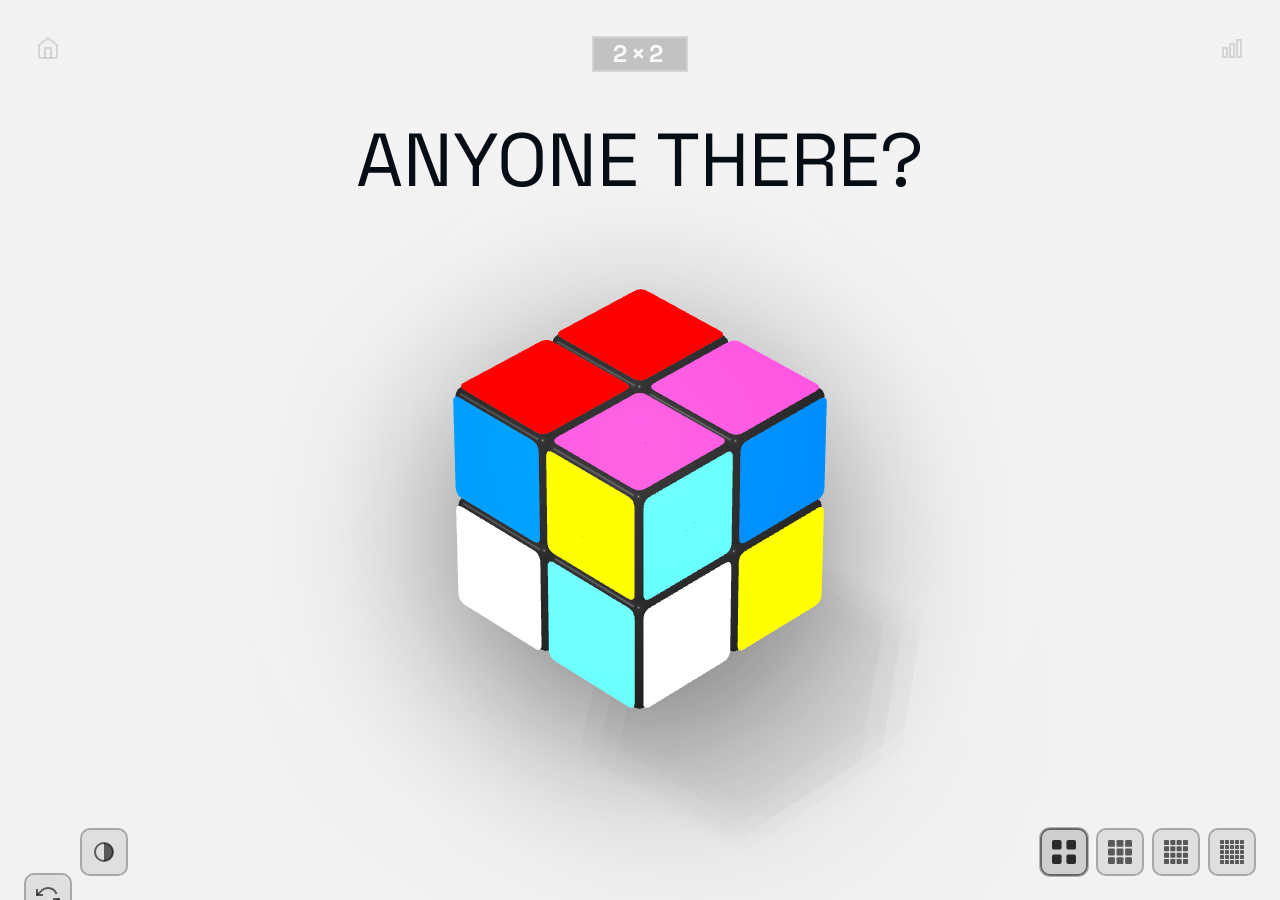
==== commit 5633246f: "1.0.7: title screen name fits; the note says double tap Exported from private source 0ee9ec35cc03 by" ====
--- a/web/index.html
+++ b/web/index.html
@@ -24,7 +24,7 @@
       <span>CUUUUBE</span>
     </h1>
     <div class="text text--note" aria-hidden="true">
-      tap to begin
+      double tap to begin
     </div>
     <div class="text text--timer" role="timer" aria-label="0:00">
       0:00
--- a/web/style.css
+++ b/web/style.css
@@ -313,7 +313,7 @@
   font-size: 0.85em;
   padding: 0.15em 0;
 }
-.sb-row .sb-rank { color: rgba(0, 0, 0, 0.4); }
+.sb-row .sb-rank { color: rgba(0, 0, 0, 0.62); }
 .sb-row .sb-name {
   font-weight: 600;
   letter-spacing: 0.04em;
@@ -409,7 +409,9 @@
   z-index: 8;
   display: flex;
   justify-content: center;
-  align-items: center;
+  /* Sits in the upper half so the on-screen keyboard does not cover Save. */
+  align-items: flex-start;
+  padding-top: 12vh;
   background: rgba(245, 245, 247, 0.92);
   -webkit-backdrop-filter: blur(8px);
   backdrop-filter: blur(8px);
@@ -479,7 +481,8 @@
 }
 .text--title {
   bottom: 75%;
-  font-size: 4.4em;
+  /* Seven letters: capped by width so the name is never cut at the edges. */
+  font-size: min(4.4em, 18.5vw);
   height: 1.2em;
 }
 .text--title span {
